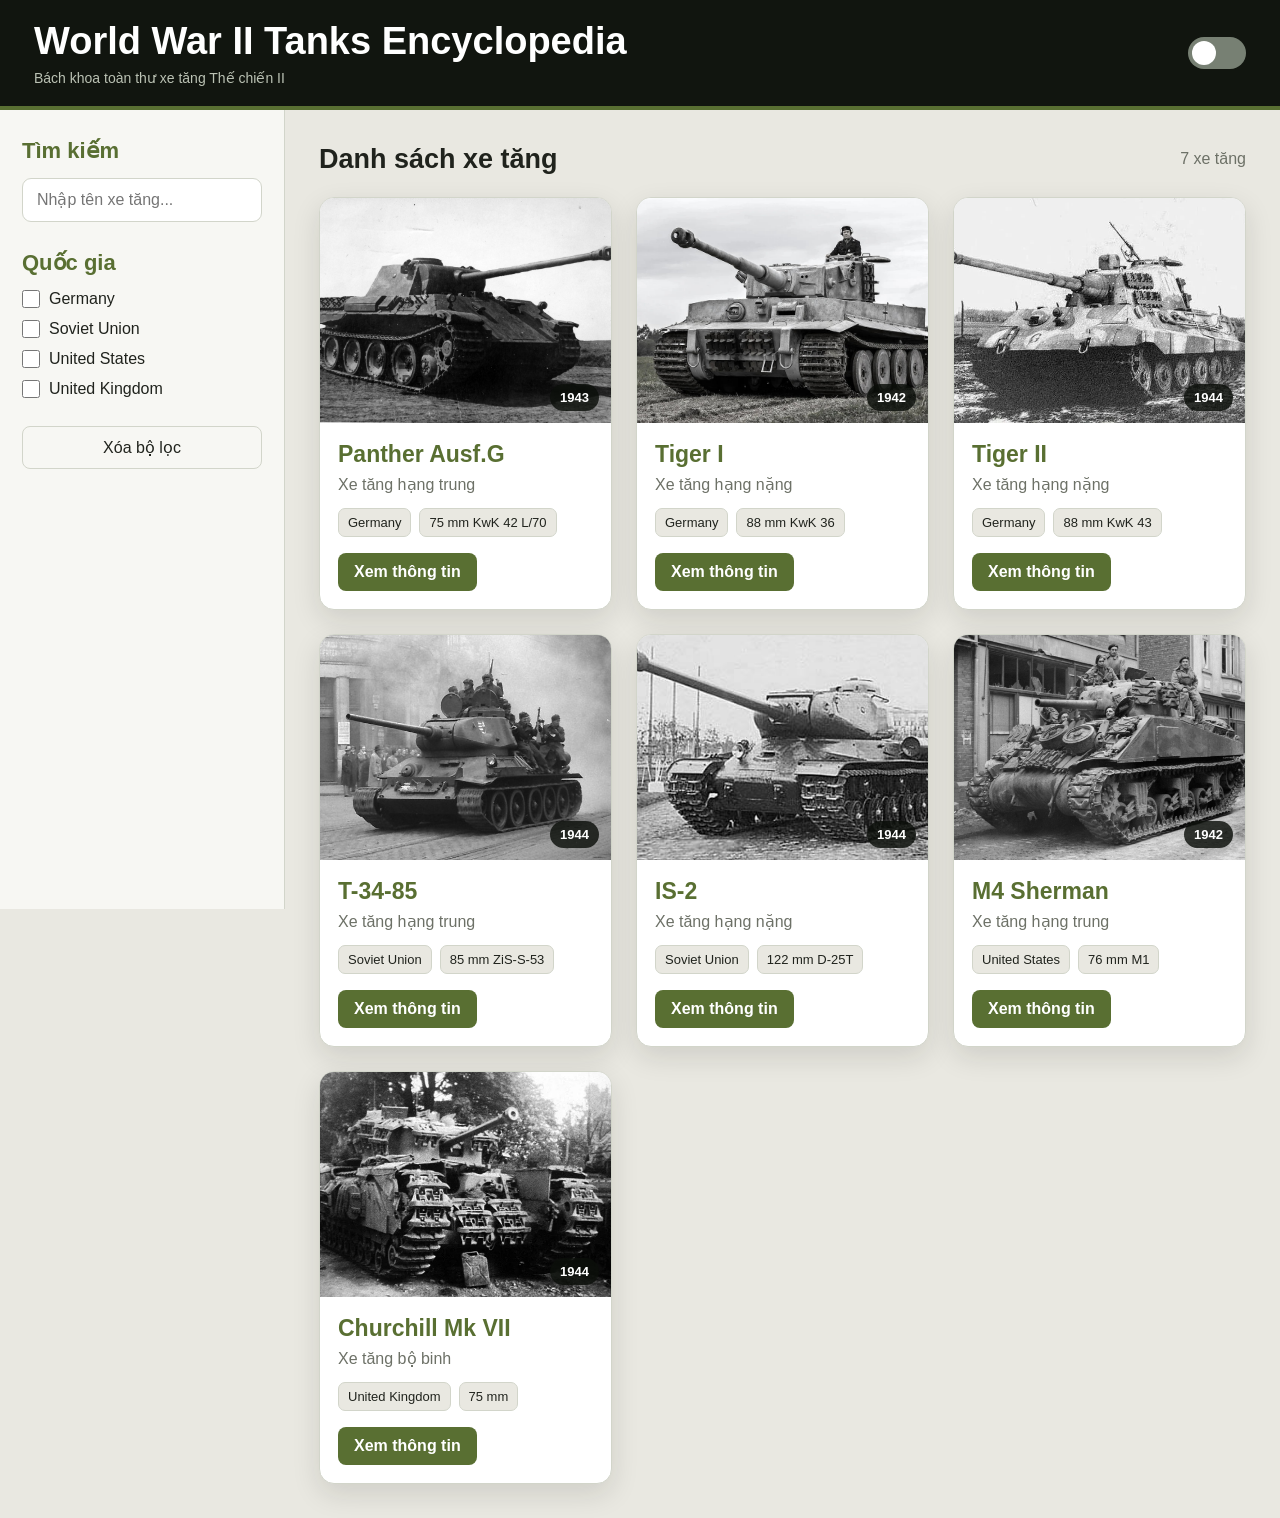
==== index.html @ a03f0220 "Add files via upload" ====
<!DOCTYPE html>
<html lang="vi">
<head>
    <meta charset="UTF-8">
    <meta name="viewport" content="width=device-width, initial-scale=1.0">
    <title>World War II Tanks Encyclopedia</title>
    <link rel="stylesheet" href="css/style.css">
</head>
<body>
<div class="container">
    <header class="header">
        <div>
            <h1>World War II Tanks Encyclopedia</h1>
            <p>Bách khoa toàn thư xe tăng Thế chiến II</p>
        </div>

        <label class="switch" aria-label="Bật hoặc tắt chế độ tối">
            <input type="checkbox" id="darkMode">
            <span class="slider"></span>
        </label>
    </header>

    <aside class="sidebar">
        <div class="filter-group">
            <h2>Tìm kiếm</h2>
            <input
                class="search-input"
                type="search"
                id="search"
                placeholder="Nhập tên xe tăng..."
                autocomplete="off"
            >
        </div>

        <div class="filter-group">
            <h2>Quốc gia</h2>
            <div id="countryList" class="country-options"></div>
        </div>

        <button type="button" id="clearFilter" class="clear-btn">
            Xóa bộ lọc
        </button>
    </aside>

    <main class="main">
        <div class="result-bar">
            <h2>Danh sách xe tăng</h2>
            <span id="resultCount"></span>
        </div>
        <div class="tank-grid" id="tankList"></div>
    </main>
</div>

<div id="modal" class="modal" aria-hidden="true">
    <div class="modal-content" role="dialog" aria-modal="true" aria-labelledby="modalName">
        <button type="button" id="close" class="modal-close" aria-label="Đóng">&times;</button>
        <img id="modalImage" src="" alt="">
        <div class="modal-body">
            <h2 id="modalName"></h2>
            <div class="modal-specs">
                <p><b>Quốc gia:</b> <span id="modalCountry"></span></p>
                <p><b>Năm:</b> <span id="modalYear"></span></p>
                <p><b>Khối lượng:</b> <span id="modalWeight"></span></p>
                <p><b>Pháo chính:</b> <span id="modalGun"></span></p>
                <p><b>Tốc độ:</b> <span id="modalSpeed"></span></p>
            </div>
            <p id="modalDescription" class="modal-description"></p>
            <a id="detailLink" class="detail-btn modal-detail" href="#">Xem hồ sơ chi tiết</a>
        </div>
    </div>
</div>

<script src="js/app.js"></script>
<script src="js/script.js"></script>
</body>
</html>
---- css/style.css ----
:root {
    --background: #e9e8e1;
    --surface: #f7f7f3;
    --card: #ffffff;
    --text: #20231d;
    --muted: #6d7167;
    --primary: #596f32;
    --primary-hover: #718b40;
    --border: #d2d5ca;
    --header: #11150f;
    --shadow: 0 10px 28px rgba(22, 28, 16, 0.12);
}

body.dark {
    --background: #10130e;
    --surface: #181c15;
    --card: #22271e;
    --text: #f1f3ed;
    --muted: #b7bdaf;
    --primary: #94b45a;
    --primary-hover: #abc96b;
    --border: #3b4335;
    --header: #090b08;
    --shadow: 0 12px 30px rgba(0, 0, 0, 0.34);
}

* {
    margin: 0;
    padding: 0;
    box-sizing: border-box;
}

html {
    scroll-behavior: smooth;
}

body {
    min-height: 100vh;
    background: var(--background);
    color: var(--text);
    font-family: Arial, Helvetica, sans-serif;
    transition: background 0.3s, color 0.3s;
}

body.modal-open {
    overflow: hidden;
}

button,
input {
    font: inherit;
}

button {
    border: 0;
}

.container {
    display: grid;
    grid-template-columns: 285px minmax(0, 1fr);
    grid-template-rows: auto 1fr;
    min-height: 100vh;
}

.header {
    position: sticky;
    top: 0;
    z-index: 20;
    grid-column: 1 / -1;
    display: flex;
    align-items: center;
    justify-content: space-between;
    gap: 20px;
    padding: 20px 34px;
    background: var(--header);
    color: #fff;
    border-bottom: 4px solid var(--primary);
}

.header h1 {
    font-size: clamp(25px, 3vw, 38px);
    line-height: 1.15;
}

.header p {
    margin-top: 6px;
    color: #bbc2b4;
    font-size: 14px;
}

.sidebar {
    position: sticky;
    top: 101px;
    align-self: start;
    min-height: calc(100vh - 101px);
    padding: 28px 22px;
    background: var(--surface);
    border-right: 1px solid var(--border);
}

.filter-group {
    margin-bottom: 28px;
}

.sidebar h2 {
    margin-bottom: 14px;
    color: var(--primary);
    font-size: 22px;
}

.search-input {
    width: 100%;
    padding: 12px 14px;
    color: var(--text);
    background: var(--card);
    border: 1px solid var(--border);
    border-radius: 9px;
    outline: none;
}

.search-input:focus {
    border-color: var(--primary);
    box-shadow: 0 0 0 3px rgba(89, 111, 50, 0.18);
}

.country-options {
    display: flex;
    flex-direction: column;
    gap: 12px;
}

.country-options label {
    display: flex;
    align-items: center;
    gap: 9px;
    cursor: pointer;
}

.country-options input {
    width: 18px;
    height: 18px;
    accent-color: var(--primary);
}

.clear-btn {
    width: 100%;
    padding: 11px 14px;
    color: var(--text);
    background: transparent;
    border: 1px solid var(--border);
    border-radius: 8px;
    cursor: pointer;
    transition: 0.25s;
}

.clear-btn:hover {
    color: #fff;
    background: var(--primary);
    border-color: var(--primary);
}

.main {
    min-width: 0;
    padding: 34px;
}

.result-bar {
    display: flex;
    align-items: center;
    justify-content: space-between;
    gap: 20px;
    margin-bottom: 22px;
}

.result-bar h2 {
    font-size: 27px;
}

.result-bar span {
    color: var(--muted);
}

.tank-grid {
    display: grid;
    grid-template-columns: repeat(3, minmax(0, 1fr));
    gap: 24px;
}

.tank-card {
    overflow: hidden;
    background: var(--card);
    border: 1px solid var(--border);
    border-radius: 15px;
    box-shadow: var(--shadow);
    cursor: pointer;
    transition: transform 0.3s, box-shadow 0.3s, border-color 0.3s;
}

.tank-card:hover,
.tank-card:focus-visible {
    transform: translateY(-7px);
    border-color: var(--primary);
    box-shadow: 0 16px 34px rgba(24, 31, 18, 0.2);
    outline: none;
}

.tank-image-wrap {
    position: relative;
    overflow: hidden;
}

.tank-card img {
    display: block;
    width: 100%;
    height: 225px;
    object-fit: cover;
    transition: transform 0.4s;
}

.tank-card:hover img {
    transform: scale(1.045);
}

.tank-year {
    position: absolute;
    right: 12px;
    bottom: 12px;
    padding: 6px 10px;
    color: #fff;
    background: rgba(12, 15, 10, 0.82);
    border-radius: 999px;
    font-size: 13px;
    font-weight: 700;
}

.tank-content {
    padding: 18px;
}

.tank-content h2 {
    margin-bottom: 7px;
    color: var(--primary);
    font-size: 23px;
}

.tank-type {
    margin-bottom: 14px;
    color: var(--muted);
}

.tank-meta {
    display: flex;
    flex-wrap: wrap;
    gap: 8px;
    margin-bottom: 16px;
}

.tank-meta span {
    padding: 6px 9px;
    color: var(--text);
    background: var(--background);
    border: 1px solid var(--border);
    border-radius: 7px;
    font-size: 13px;
}

.detail-btn {
    display: inline-block;
    padding: 10px 16px;
    color: #fff;
    background: var(--primary);
    border-radius: 8px;
    text-decoration: none;
    font-weight: 700;
    cursor: pointer;
    transition: background 0.25s, transform 0.25s;
}

.detail-btn:hover {
    background: var(--primary-hover);
    transform: translateY(-1px);
}

.no-result {
    grid-column: 1 / -1;
    padding: 50px 24px;
    background: var(--card);
    border: 1px solid var(--border);
    border-radius: 14px;
    text-align: center;
}

.no-result p {
    margin-top: 8px;
    color: var(--muted);
}

.switch {
    position: relative;
    flex: 0 0 auto;
    width: 58px;
    height: 32px;
}

.switch input {
    width: 0;
    height: 0;
    opacity: 0;
}

.slider {
    position: absolute;
    inset: 0;
    background: #778073;
    border-radius: 30px;
    cursor: pointer;
    transition: 0.3s;
}

.slider::before {
    position: absolute;
    content: "";
    width: 24px;
    height: 24px;
    left: 4px;
    top: 4px;
    background: #fff;
    border-radius: 50%;
    transition: 0.3s;
}

.switch input:checked + .slider {
    background: var(--primary);
}

.switch input:checked + .slider::before {
    transform: translateX(26px);
}

.modal {
    position: fixed;
    inset: 0;
    z-index: 100;
    display: none;
    align-items: center;
    justify-content: center;
    padding: 22px;
    background: rgba(0, 0, 0, 0.72);
    backdrop-filter: blur(5px);
}

.modal.show {
    display: flex;
}

.modal-content {
    position: relative;
    width: min(820px, 100%);
    max-height: 90vh;
    overflow-y: auto;
    background: var(--card);
    border: 1px solid var(--border);
    border-radius: 17px;
    box-shadow: 0 24px 70px rgba(0, 0, 0, 0.42);
    animation: modalIn 0.25s ease;
}

.modal-content > img {
    display: block;
    width: 100%;
    height: 340px;
    object-fit: cover;
}

.modal-close {
    position: absolute;
    top: 12px;
    right: 12px;
    z-index: 2;
    width: 42px;
    height: 42px;
    color: #fff;
    background: rgba(0, 0, 0, 0.68);
    border-radius: 50%;
    font-size: 30px;
    line-height: 1;
    cursor: pointer;
}

.modal-body {
    padding: 25px;
}

.modal-body h2 {
    margin-bottom: 17px;
    color: var(--primary);
    font-size: 30px;
}

.modal-specs {
    display: grid;
    grid-template-columns: repeat(2, 1fr);
    gap: 10px 20px;
    margin-bottom: 18px;
}

.modal-specs p {
    padding-bottom: 9px;
    border-bottom: 1px solid var(--border);
}

.modal-description {
    margin-bottom: 20px;
    color: var(--muted);
    line-height: 1.75;
}

.modal-detail[hidden] {
    display: none;
}

@keyframes modalIn {
    from {
        opacity: 0;
        transform: translateY(18px) scale(0.98);
    }
    to {
        opacity: 1;
        transform: translateY(0) scale(1);
    }
}

@media (max-width: 1150px) {
    .tank-grid {
        grid-template-columns: repeat(2, minmax(0, 1fr));
    }
}

@media (max-width: 820px) {
    .container {
        display: block;
    }

    .header {
        position: relative;
        padding: 18px 20px;
    }

    .sidebar {
        position: static;
        min-height: auto;
        border-right: 0;
        border-bottom: 1px solid var(--border);
    }

    .country-options {
        flex-direction: row;
        flex-wrap: wrap;
    }

    .main {
        padding: 24px;
    }
}

@media (max-width: 600px) {
    .header h1 {
        font-size: 22px;
    }

    .header p {
        display: none;
    }

    .main {
        padding: 16px;
    }

    .result-bar {
        align-items: flex-start;
        flex-direction: column;
        gap: 6px;
    }

    .tank-grid {
        grid-template-columns: 1fr;
    }

    .tank-card img {
        height: 215px;
    }

    .modal {
        padding: 10px;
    }

    .modal-content > img {
        height: 230px;
    }

    .modal-body {
        padding: 20px;
    }

    .modal-specs {
        grid-template-columns: 1fr;
    }
}
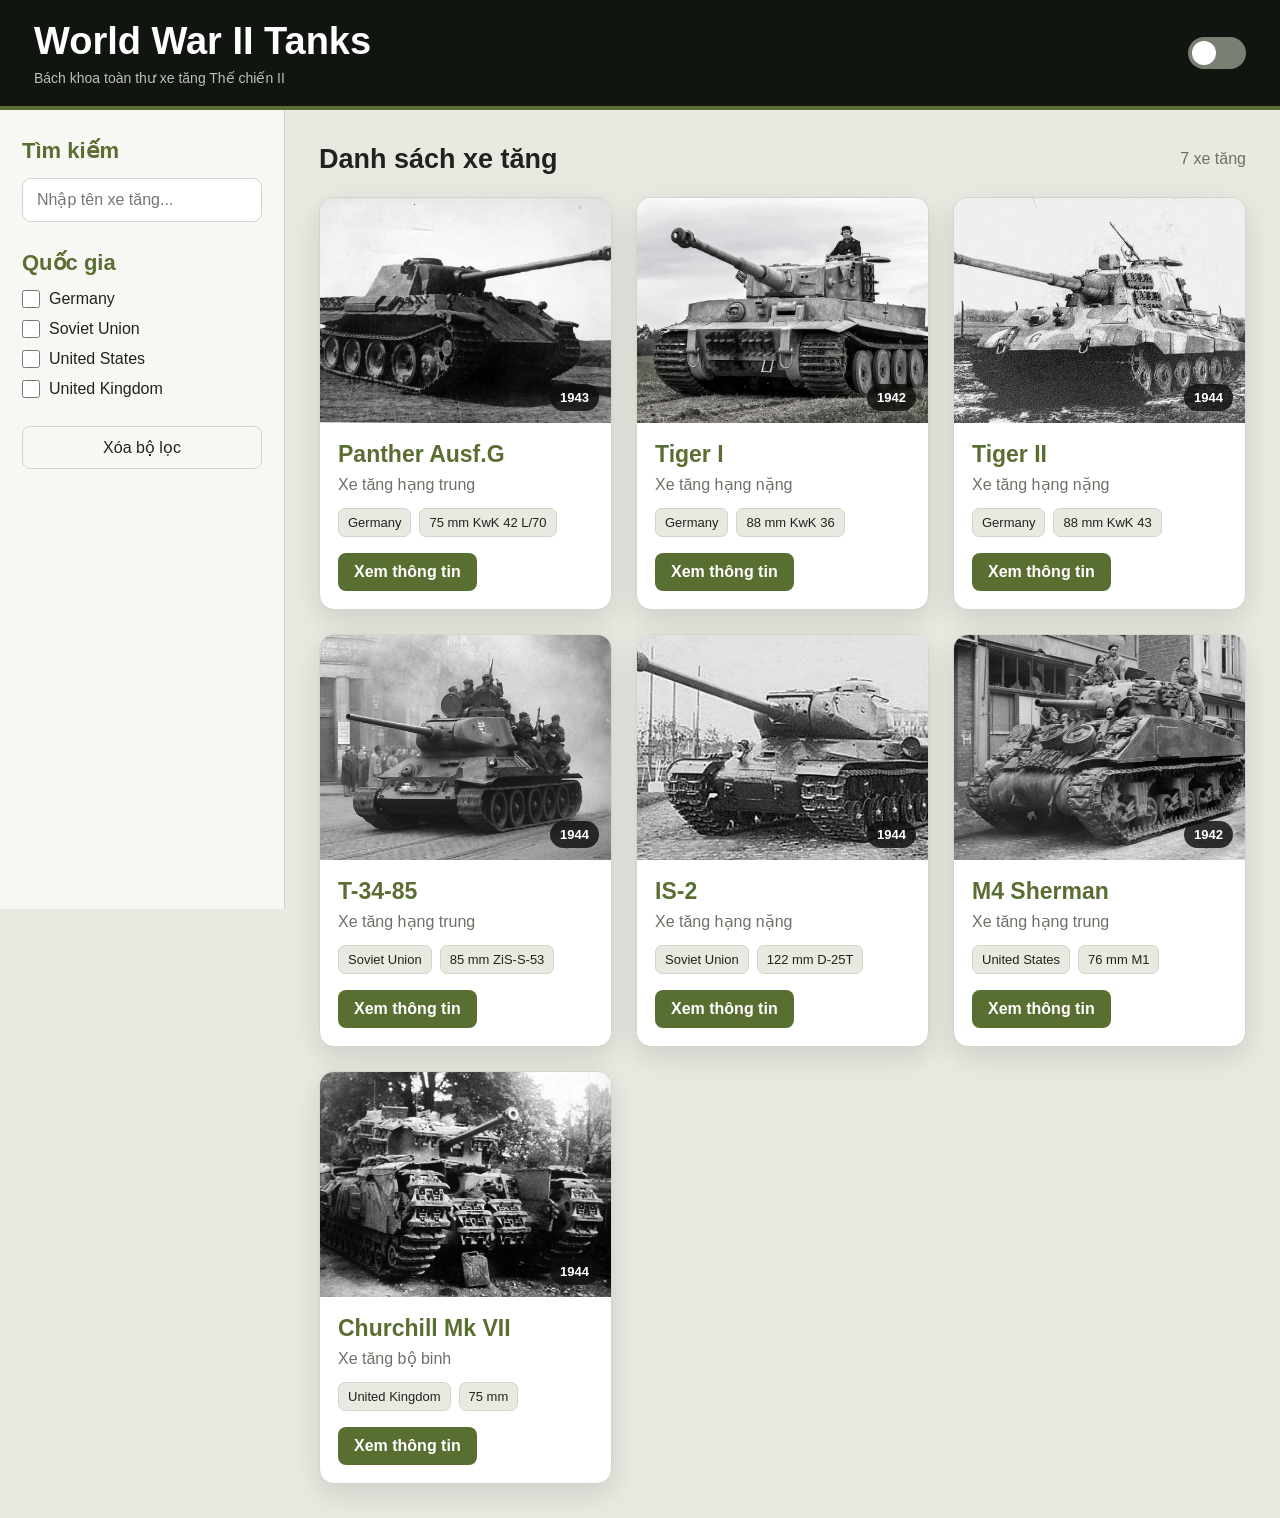
==== commit 57264911: "Update index.html" ====
--- a/index.html
+++ b/index.html
@@ -10,7 +10,7 @@
 <div class="container">
     <header class="header">
         <div>
-            <h1>World War II Tanks Encyclopedia</h1>
+            <h1>World War II Tanks </h1>
             <p>Bách khoa toàn thư xe tăng Thế chiến II</p>
         </div>
 
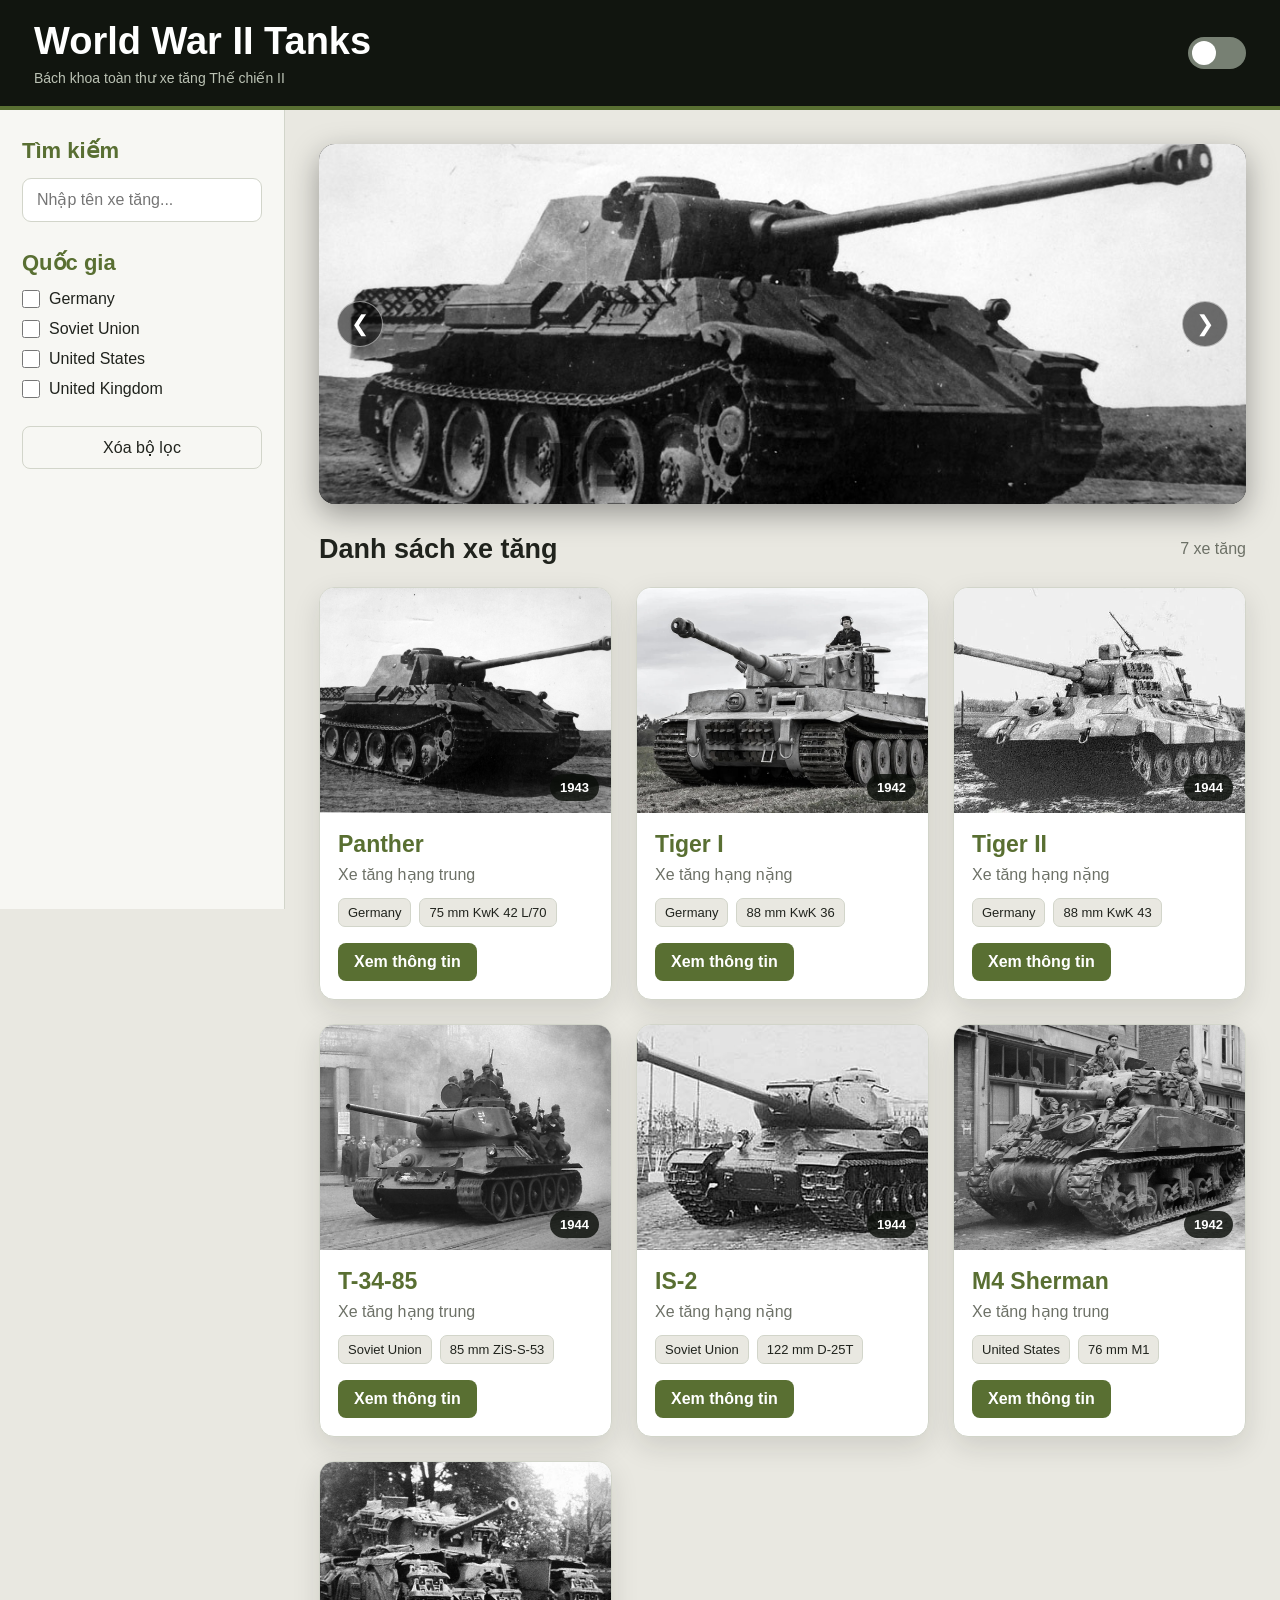
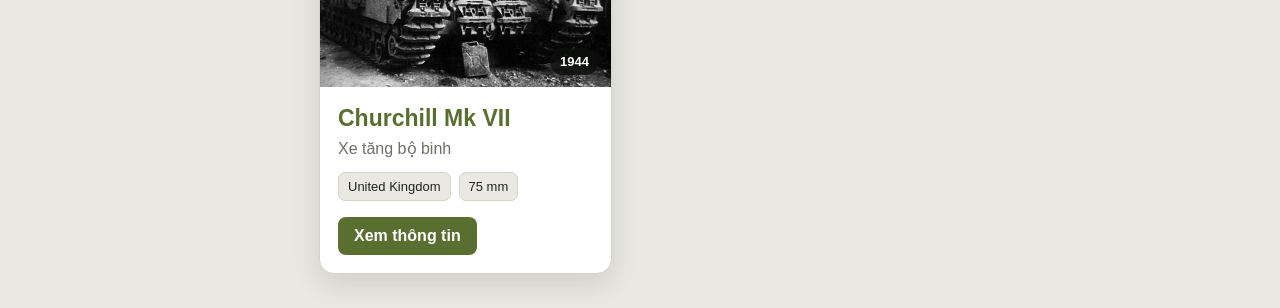
==== commit 1acca3c6: "Update index.html" ====
--- a/index.html
+++ b/index.html
@@ -1,28 +1,46 @@
 <!DOCTYPE html>
 <html lang="vi">
+
 <head>
     <meta charset="UTF-8">
-    <meta name="viewport" content="width=device-width, initial-scale=1.0">
+
+    <meta
+        name="viewport"
+        content="width=device-width, initial-scale=1.0"
+    >
+
     <title>World War II Tanks Encyclopedia</title>
+
     <link rel="stylesheet" href="css/style.css">
 </head>
+
 <body>
+
 <div class="container">
+
     <header class="header">
+
         <div>
-            <h1>World War II Tanks </h1>
+            <h1>World War II Tanks</h1>
             <p>Bách khoa toàn thư xe tăng Thế chiến II</p>
         </div>
 
-        <label class="switch" aria-label="Bật hoặc tắt chế độ tối">
+        <label
+            class="switch"
+            aria-label="Bật hoặc tắt chế độ tối"
+        >
             <input type="checkbox" id="darkMode">
             <span class="slider"></span>
         </label>
+
     </header>
 
     <aside class="sidebar">
+
         <div class="filter-group">
+
             <h2>Tìm kiếm</h2>
+
             <input
                 class="search-input"
                 type="search"
@@ -30,47 +48,235 @@
                 placeholder="Nhập tên xe tăng..."
                 autocomplete="off"
             >
+
         </div>
 
         <div class="filter-group">
+
             <h2>Quốc gia</h2>
-            <div id="countryList" class="country-options"></div>
-        </div>
-
-        <button type="button" id="clearFilter" class="clear-btn">
+
+            <div
+                id="countryList"
+                class="country-options"
+            ></div>
+
+        </div>
+
+        <button
+            type="button"
+            id="clearFilter"
+            class="clear-btn"
+        >
             Xóa bộ lọc
         </button>
+
     </aside>
 
     <main class="main">
+
+        <section class="tank-slider">
+
+            <div class="slider-window">
+
+                <div
+                    class="slider-track"
+                    id="sliderTrack"
+                >
+
+                    <a
+                        href="tank/panther.html"
+                        aria-label="Xem xe tăng Panther"
+                    >
+                        <img
+                            src="images/Panther.jpg"
+                            alt="Xe tăng Panther"
+                        >
+                    </a>
+
+                    <a
+                        href="tank/tiger1.html"
+                        aria-label="Xem xe tăng Tiger I"
+                    >
+                        <img
+                            src="images/Tiger1.jpg"
+                            alt="Xe tăng Tiger I"
+                        >
+                    </a>
+
+                    <a
+                        href="tank/tiger2.html"
+                        aria-label="Xem xe tăng Tiger II"
+                    >
+                        <img
+                            src="images/Tiger2.jpg"
+                            alt="Xe tăng Tiger II"
+                        >
+                    </a>
+
+                    <a
+                        href="tank/t3485.html"
+                        aria-label="Xem xe tăng T-34-85"
+                    >
+                        <img
+                            src="images/T3485.jpg"
+                            alt="Xe tăng T-34-85"
+                        >
+                    </a>
+
+                    <a
+                        href="tank/is2.html"
+                        aria-label="Xem xe tăng IS-2"
+                    >
+                        <img
+                            src="images/IS2.jpg"
+                            alt="Xe tăng IS-2"
+                        >
+                    </a>
+
+                    <a
+                        href="tank/sherman.html"
+                        aria-label="Xem xe tăng M4 Sherman"
+                    >
+                        <img
+                            src="images/Sherman.jpg"
+                            alt="Xe tăng M4 Sherman"
+                        >
+                    </a>
+
+                    <a
+                        href="tank/churchill.html"
+                        aria-label="Xem xe tăng Churchill"
+                    >
+                        <img
+                            src="images/Churchill.jpg"
+                            alt="Xe tăng Churchill"
+                        >
+                    </a>
+
+                </div>
+
+                <button
+                    type="button"
+                    class="slider-button slider-prev"
+                    id="sliderPrev"
+                    aria-label="Ảnh trước"
+                >
+                    &#10094;
+                </button>
+
+                <button
+                    type="button"
+                    class="slider-button slider-next"
+                    id="sliderNext"
+                    aria-label="Ảnh tiếp theo"
+                >
+                    &#10095;
+                </button>
+
+            </div>
+
+        </section>
+
         <div class="result-bar">
+
             <h2>Danh sách xe tăng</h2>
+
             <span id="resultCount"></span>
-        </div>
-        <div class="tank-grid" id="tankList"></div>
+
+        </div>
+
+        <div
+            class="tank-grid"
+            id="tankList"
+        ></div>
+
     </main>
+
 </div>
 
-<div id="modal" class="modal" aria-hidden="true">
-    <div class="modal-content" role="dialog" aria-modal="true" aria-labelledby="modalName">
-        <button type="button" id="close" class="modal-close" aria-label="Đóng">&times;</button>
-        <img id="modalImage" src="" alt="">
+<div
+    id="modal"
+    class="modal"
+    aria-hidden="true"
+>
+
+    <div
+        class="modal-content"
+        role="dialog"
+        aria-modal="true"
+        aria-labelledby="modalName"
+    >
+
+        <button
+            type="button"
+            id="close"
+            class="modal-close"
+            aria-label="Đóng"
+        >
+            &times;
+        </button>
+
+        <img
+            id="modalImage"
+            src=""
+            alt=""
+        >
+
         <div class="modal-body">
+
             <h2 id="modalName"></h2>
+
             <div class="modal-specs">
-                <p><b>Quốc gia:</b> <span id="modalCountry"></span></p>
-                <p><b>Năm:</b> <span id="modalYear"></span></p>
-                <p><b>Khối lượng:</b> <span id="modalWeight"></span></p>
-                <p><b>Pháo chính:</b> <span id="modalGun"></span></p>
-                <p><b>Tốc độ:</b> <span id="modalSpeed"></span></p>
+
+                <p>
+                    <b>Quốc gia:</b>
+                    <span id="modalCountry"></span>
+                </p>
+
+                <p>
+                    <b>Năm:</b>
+                    <span id="modalYear"></span>
+                </p>
+
+                <p>
+                    <b>Khối lượng:</b>
+                    <span id="modalWeight"></span>
+                </p>
+
+                <p>
+                    <b>Pháo chính:</b>
+                    <span id="modalGun"></span>
+                </p>
+
+                <p>
+                    <b>Tốc độ:</b>
+                    <span id="modalSpeed"></span>
+                </p>
+
             </div>
-            <p id="modalDescription" class="modal-description"></p>
-            <a id="detailLink" class="detail-btn modal-detail" href="#">Xem hồ sơ chi tiết</a>
-        </div>
+
+            <p
+                id="modalDescription"
+                class="modal-description"
+            ></p>
+
+            <a
+                id="detailLink"
+                class="detail-btn modal-detail"
+                href="#"
+            >
+                Xem hồ sơ chi tiết
+            </a>
+
+        </div>
+
     </div>
+
 </div>
 
 <script src="js/app.js"></script>
 <script src="js/script.js"></script>
+
 </body>
+
 </html>
--- a/css/style.css
+++ b/css/style.css
@@ -506,3 +506,109 @@
         grid-template-columns: 1fr;
     }
 }
+.tank-slider {
+    width: 100%;
+    margin-bottom: 30px;
+}
+
+.slider-window {
+    position: relative;
+    width: 100%;
+    overflow: hidden;
+    border-radius: 16px;
+    background: #111;
+    box-shadow: 0 10px 30px rgba(0, 0, 0, 0.35);
+}
+
+.slider-track {
+    display: flex;
+    transition: transform 0.6s ease;
+}
+
+.slider-track a {
+    display: block;
+    min-width: 100%;
+    height: 360px;
+    overflow: hidden;
+}
+
+.slider-track img {
+    display: block;
+    width: 100%;
+    height: 100%;
+    object-fit: cover;
+    cursor: pointer;
+    transition: transform 5s ease;
+}
+
+.slider-track a:hover img {
+    transform: scale(1.06);
+}
+
+.slider-button {
+    position: absolute;
+    top: 50%;
+    z-index: 5;
+    width: 46px;
+    height: 46px;
+    border: 1px solid rgba(255, 255, 255, 0.5);
+    border-radius: 50%;
+    background: rgba(0, 0, 0, 0.55);
+    color: #fff;
+    font-size: 22px;
+    cursor: pointer;
+    transform: translateY(-50%);
+    transition: 0.3s;
+}
+
+.slider-button:hover {
+    background: rgba(212, 175, 55, 0.9);
+    border-color: #d4af37;
+    color: #111;
+}
+
+.slider-prev {
+    left: 18px;
+}
+
+.slider-next {
+    right: 18px;
+}
+
+.tank-list-title {
+    margin: 0 0 24px;
+}
+
+@media (max-width: 900px) {
+    .slider-track a {
+        height: 280px;
+    }
+}
+
+@media (max-width: 600px) {
+    .tank-slider {
+        margin-bottom: 22px;
+    }
+
+    .slider-window {
+        border-radius: 10px;
+    }
+
+    .slider-track a {
+        height: 210px;
+    }
+
+    .slider-button {
+        width: 38px;
+        height: 38px;
+        font-size: 18px;
+    }
+
+    .slider-prev {
+        left: 10px;
+    }
+
+    .slider-next {
+        right: 10px;
+    }
+}
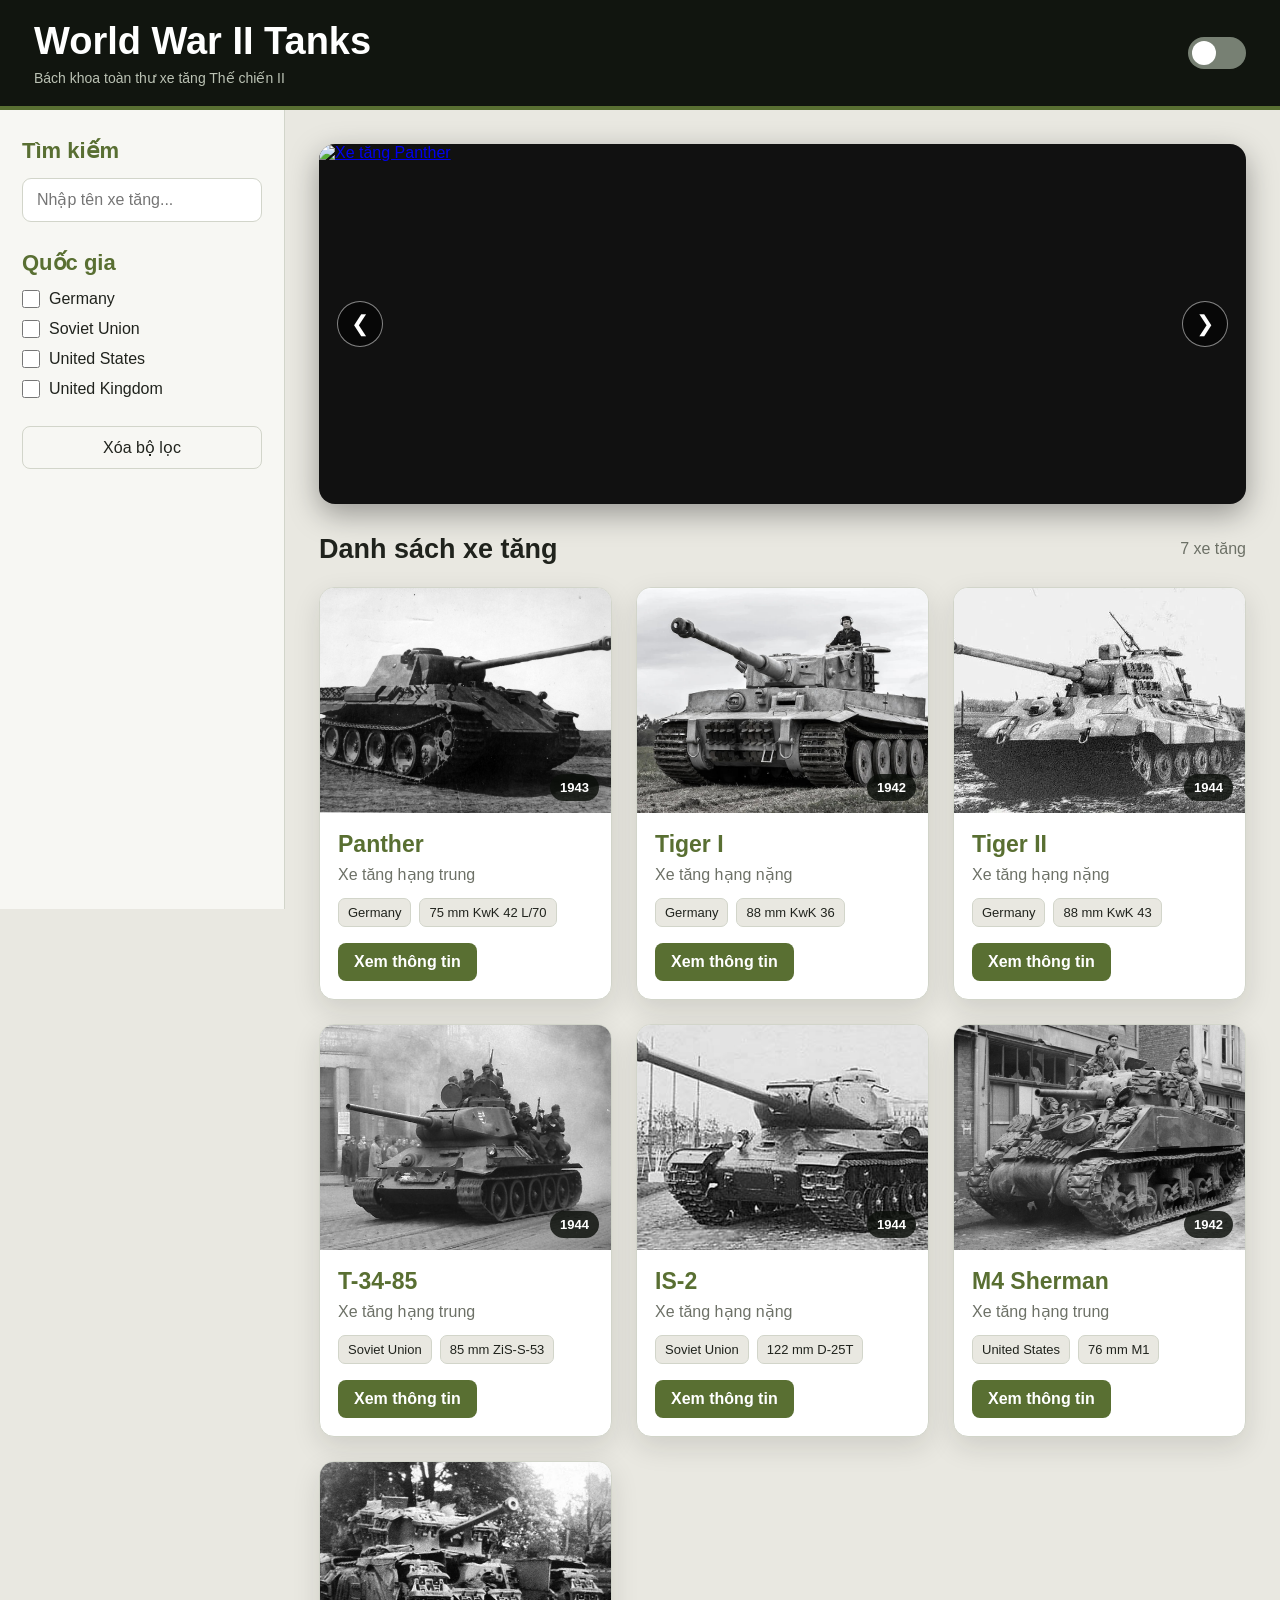
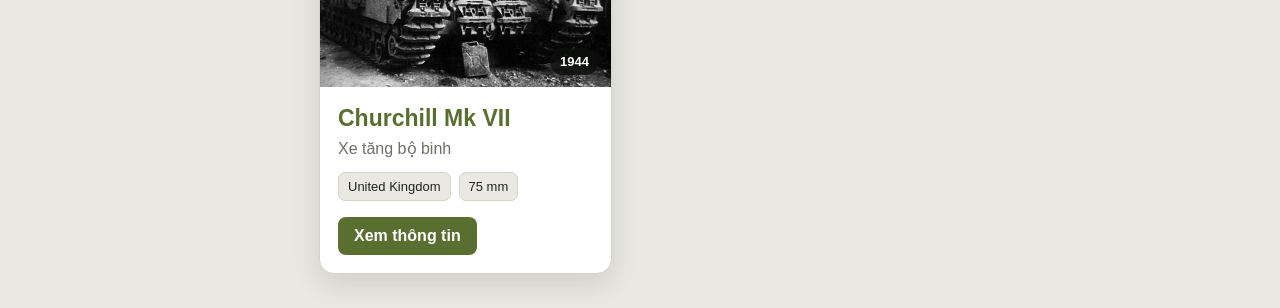
==== commit 8e4846be: "Update index.html" ====
--- a/index.html
+++ b/index.html
@@ -88,7 +88,7 @@
                         aria-label="Xem xe tăng Panther"
                     >
                         <img
-                            src="images/Panther.jpg"
+                            src="images/nenpt.jpg"
                             alt="Xe tăng Panther"
                         >
                     </a>
@@ -98,7 +98,7 @@
                         aria-label="Xem xe tăng Tiger I"
                     >
                         <img
-                            src="images/Tiger1.jpg"
+                            src="images/nenti1.jpg"
                             alt="Xe tăng Tiger I"
                         >
                     </a>
@@ -108,7 +108,7 @@
                         aria-label="Xem xe tăng Tiger II"
                     >
                         <img
-                            src="images/Tiger2.jpg"
+                            src="images/nenti2.jpg"
                             alt="Xe tăng Tiger II"
                         >
                     </a>
@@ -118,7 +118,7 @@
                         aria-label="Xem xe tăng T-34-85"
                     >
                         <img
-                            src="images/T3485.jpg"
+                            src="images/nent85.jpg"
                             alt="Xe tăng T-34-85"
                         >
                     </a>
@@ -128,7 +128,7 @@
                         aria-label="Xem xe tăng IS-2"
                     >
                         <img
-                            src="images/IS2.jpg"
+                            src="images/nenis2.jpg"
                             alt="Xe tăng IS-2"
                         >
                     </a>
@@ -138,13 +138,13 @@
                         aria-label="Xem xe tăng M4 Sherman"
                     >
                         <img
-                            src="images/Sherman.jpg"
+                            src="images/nensher.jpg"
                             alt="Xe tăng M4 Sherman"
                         >
                     </a>
 
                     <a
-                        href="tank/churchill.html"
+                        href="tank/nenchur.html"
                         aria-label="Xem xe tăng Churchill"
                     >
                         <img
